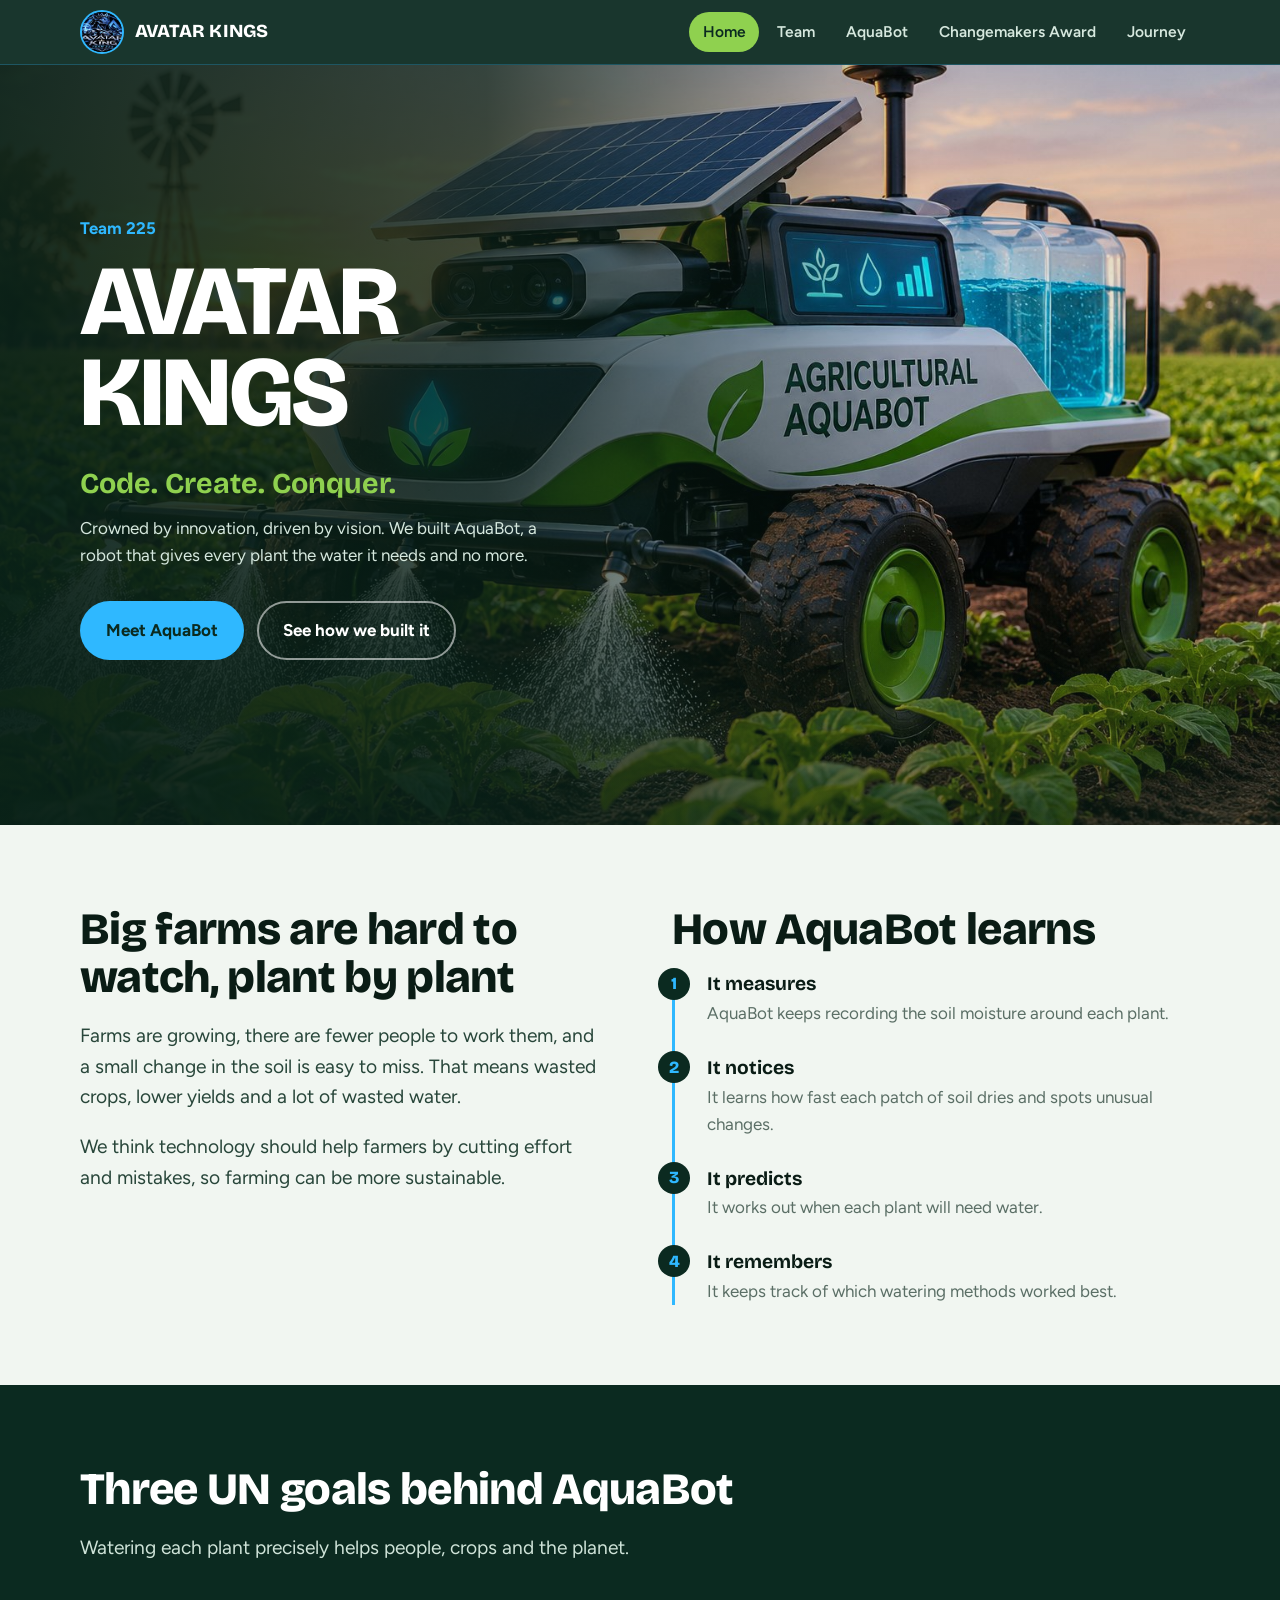
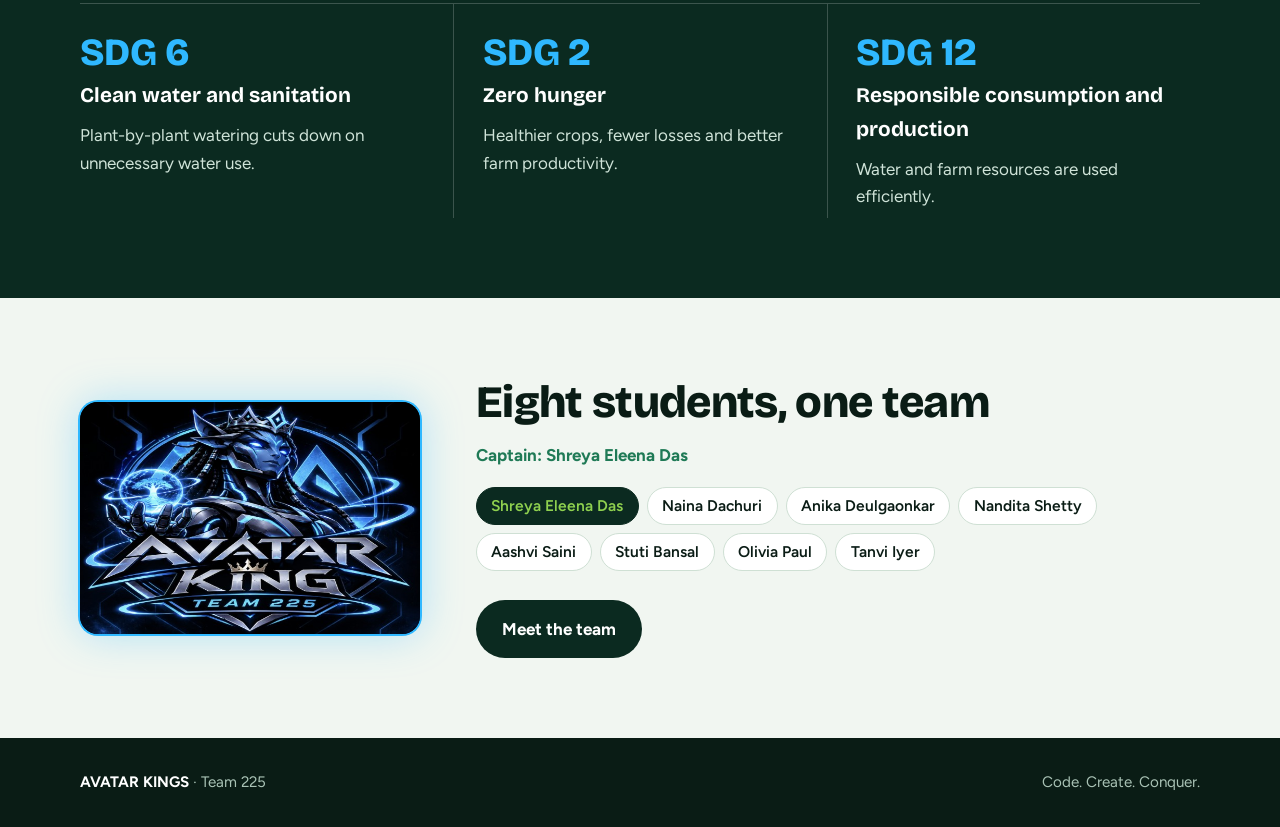
==== index.html @ 6d1f2c78 "AVATAR KINGS site (GitHub Pages)" ====
<!DOCTYPE html>
<html lang="en">
<head>
  <meta charset="utf-8">
  <meta name="viewport" content="width=device-width, initial-scale=1">
  <meta name="robots" content="noindex, nofollow">
  <title>AVATAR KINGS – Team 225 | AquaBot</title>
  <meta name="description" content="Team 225, AVATAR KINGS. Meet AquaBot, the farm robot that learns when each plant needs water.">
  <meta property="og:title" content="AVATAR KINGS – Team 225">
  <meta property="og:description" content="Code. Create. Conquer. Meet AquaBot, the farm robot that waters each plant exactly when it needs it.">
  <meta property="og:image" content="images/aquabot-hero.jpg">
  <link rel="preconnect" href="https://fonts.googleapis.com">
  <link rel="preconnect" href="https://fonts.gstatic.com" crossorigin>
  <link href="https://fonts.googleapis.com/css2?family=Bricolage+Grotesque:opsz,wght@12..96,700;12..96,800&family=Figtree:wght@400;600;700&display=swap" rel="stylesheet">
  <link rel="stylesheet" href="styles.css">
</head>
<body>

  <header class="site-nav">
    <div class="wrap">
      <a class="brand" href="index.html">
        <img src="images/team-logo.jpg" alt="" width="44" height="44">
        AVATAR KINGS
      </a>
      <button class="nav-toggle" aria-expanded="false" aria-controls="nav-links">Menu</button>
      <ul class="nav-links" id="nav-links">
        <li><a href="index.html" aria-current="page">Home</a></li>
        <li><a href="team.html">Team</a></li>
        <li><a href="aquabot.html">AquaBot</a></li>
        <li><a href="changemakers.html">Changemakers Award</a></li>
        <li><a href="journey.html">Journey</a></li>
      </ul>
    </div>
  </header>

  <main>
    <!-- Hero -->
    <div class="hero">
      <img class="hero-img" src="images/aquabot-hero.jpg" alt="AquaBot, a green and white farm robot with a solar panel, watering young plants at sunset">
      <div class="wrap">
        <div class="hero-copy">
          <p class="team-line">Team 225</p>
          <h1>AVATAR KINGS</h1>
          <p class="tagline">Code. Create. Conquer.</p>
          <p class="sub">Crowned by innovation, driven by vision. We built AquaBot, a robot that gives every plant the water it needs and no more.</p>
          <div class="hero-actions">
            <a class="btn btn-primary" href="aquabot.html">Meet AquaBot</a>
            <a class="btn btn-ghost" href="journey.html">See how we built it</a>
          </div>
        </div>
      </div>
    </div>

    <!-- Problem and how AquaBot learns -->
    <section class="problem">
      <div class="wrap grid">
        <div>
          <h2>Big farms are hard to watch, plant by plant</h2>
          <p class="lede">Farms are growing, there are fewer people to work them, and a small change in the soil is easy to miss. That means wasted crops, lower yields and a lot of wasted water.</p>
          <p class="lede">We think technology should help farmers by cutting effort and mistakes, so farming can be more sustainable.</p>
        </div>
        <div>
          <h2>How AquaBot learns</h2>
          <ol class="steps">
            <li><strong>It measures</strong><span>AquaBot keeps recording the soil moisture around each plant.</span></li>
            <li><strong>It notices</strong><span>It learns how fast each patch of soil dries and spots unusual changes.</span></li>
            <li><strong>It predicts</strong><span>It works out when each plant will need water.</span></li>
            <li><strong>It remembers</strong><span>It keeps track of which watering methods worked best.</span></li>
          </ol>
        </div>
      </div>
    </section>

    <!-- SDGs -->
    <section class="goals">
      <div class="wrap">
        <h2>Three UN goals behind AquaBot</h2>
        <p class="lede">Watering each plant precisely helps people, crops and the planet.</p>
        <div class="goal-list">
          <div class="goal">
            <div class="sdg">SDG 6</div>
            <h3>Clean water and sanitation</h3>
            <p>Plant-by-plant watering cuts down on unnecessary water use.</p>
          </div>
          <div class="goal">
            <div class="sdg">SDG 2</div>
            <h3>Zero hunger</h3>
            <p>Healthier crops, fewer losses and better farm productivity.</p>
          </div>
          <div class="goal">
            <div class="sdg">SDG 12</div>
            <h3>Responsible consumption and production</h3>
            <p>Water and farm resources are used efficiently.</p>
          </div>
        </div>
      </div>
    </section>

    <!-- Team -->
    <section class="team-strip">
      <div class="wrap grid">
        <div class="logo-frame">
          <img src="images/team-logo.jpg" alt="AVATAR KING Team 225 logo: a crowned robot king holding a glowing globe with a tree" width="654" height="445">
        </div>
        <div>
          <h2>Eight students, one team</h2>
          <p class="captain">Captain: Shreya Eleena Das</p>
          <ul class="names">
            <li class="cap">Shreya Eleena Das</li>
            <li>Naina Dachuri</li>
            <li>Anika Deulgaonkar</li>
            <li>Nandita Shetty</li>
            <li>Aashvi Saini</li>
            <li>Stuti Bansal</li>
            <li>Olivia Paul</li>
            <li>Tanvi Iyer</li>
          </ul>
          <a class="btn btn-dark" href="team.html">Meet the team</a>
        </div>
      </div>
    </section>
  </main>

  <footer class="site-footer">
    <div class="wrap">
      <span><strong>AVATAR KINGS</strong> · Team 225</span>
      <span>Code. Create. Conquer.</span>
    </div>
  </footer>

  <script>
    var toggle = document.querySelector('.nav-toggle');
    var links = document.getElementById('nav-links');
    toggle.addEventListener('click', function () {
      var open = links.classList.toggle('open');
      toggle.setAttribute('aria-expanded', open);
    });
  </script>
</body>
</html>
---- styles.css ----
/* AVATAR KINGS – Team 225
   Deep green with electric blue accents */

:root {
  --forest: #0b2a20;
  --forest-2: #123a2c;
  --emerald: #1f7a56;
  --leaf: #8fd14f;
  --volt: #2fb8ff;      /* electric blue, taken from the team logo */
  --volt-soft: #bfe8ff;
  --paper: #f1f6f1;
  --ink: #0a1c15;
  --muted: #5b6f66;

  --font-display: "Bricolage Grotesque", "Trebuchet MS", system-ui, sans-serif;
  --font-body: "Figtree", system-ui, -apple-system, "Segoe UI", sans-serif;

  --wrap: 1120px;
}

*, *::before, *::after { box-sizing: border-box; }

html { scroll-behavior: smooth; }

body {
  margin: 0;
  font-family: var(--font-body);
  font-size: 1.0625rem;
  line-height: 1.6;
  color: var(--ink);
  background: var(--paper);
}

img { max-width: 100%; height: auto; display: block; }

a { color: inherit; }

:focus-visible {
  outline: 3px solid var(--volt);
  outline-offset: 3px;
  border-radius: 4px;
}

.wrap {
  width: min(var(--wrap), 100% - 2.5rem);
  margin-inline: auto;
}

/* ---------- Navigation ---------- */

.site-nav {
  position: sticky;
  top: 0;
  z-index: 20;
  background: rgba(11, 42, 32, 0.94);
  backdrop-filter: blur(8px);
  border-bottom: 1px solid rgba(47, 184, 255, 0.25);
}

.site-nav .wrap {
  display: flex;
  align-items: center;
  justify-content: space-between;
  gap: 1rem;
  min-height: 64px;
}

.brand {
  display: flex;
  align-items: center;
  gap: 0.7rem;
  text-decoration: none;
  color: #fff;
  font-family: var(--font-display);
  font-weight: 800;
  font-size: 1.15rem;
  letter-spacing: 0.01em;
}

.brand img {
  width: 44px;
  height: 44px;
  object-fit: cover;
  object-position: 50% 30%;
  border-radius: 50%;
  border: 2px solid var(--volt);
}

.nav-links {
  display: flex;
  gap: 0.25rem;
  list-style: none;
  margin: 0;
  padding: 0;
}

.nav-links a {
  display: block;
  padding: 0.5rem 0.85rem;
  border-radius: 999px;
  text-decoration: none;
  color: #d6e8de;
  font-weight: 600;
  font-size: 0.97rem;
}

.nav-links a:hover { color: #fff; background: rgba(255, 255, 255, 0.08); }

.nav-links a[aria-current="page"] {
  color: var(--forest);
  background: var(--leaf);
}

.nav-toggle {
  display: none;
  background: none;
  border: 1.5px solid rgba(255, 255, 255, 0.4);
  color: #fff;
  font: inherit;
  font-weight: 600;
  padding: 0.4rem 0.9rem;
  border-radius: 999px;
  cursor: pointer;
}

@media (max-width: 860px) {
  .nav-toggle { display: inline-block; }
  .nav-links {
    display: none;
    position: absolute;
    top: 100%;
    left: 0;
    right: 0;
    flex-direction: column;
    padding: 0.75rem 1.25rem 1.25rem;
    background: var(--forest);
    border-bottom: 1px solid rgba(47, 184, 255, 0.25);
  }
  .nav-links.open { display: flex; }
  .nav-links a { padding: 0.75rem 0.9rem; }
}

/* ---------- Buttons ---------- */

.btn {
  display: inline-block;
  padding: 0.85rem 1.5rem;
  border-radius: 999px;
  font-weight: 700;
  text-decoration: none;
  border: 2px solid transparent;
  transition: transform 0.15s ease, background 0.15s ease;
}

.btn:hover { transform: translateY(-2px); }

.btn-primary { background: var(--volt); color: var(--forest); }
.btn-primary:hover { background: var(--volt-soft); }

.btn-ghost { border-color: rgba(255, 255, 255, 0.55); color: #fff; }
.btn-ghost:hover { background: rgba(255, 255, 255, 0.12); }

/* ---------- Hero ---------- */

.hero {
  position: relative;
  min-height: min(86vh, 760px);
  display: flex;
  align-items: center;
  color: #fff;
  background: var(--forest);
  overflow: hidden;
  isolation: isolate;
}

.hero-img {
  position: absolute;
  inset: 0;
  width: 100%;
  height: 100%;
  object-fit: cover;
  object-position: 70% 50%;
  z-index: -2;
}

.hero::after {
  content: "";
  position: absolute;
  inset: 0;
  z-index: -1;
  background:
    linear-gradient(90deg, rgba(8, 32, 24, 0.94) 0%, rgba(8, 32, 24, 0.78) 38%, rgba(8, 32, 24, 0.1) 72%),
    linear-gradient(0deg, rgba(8, 32, 24, 0.55) 0%, transparent 30%);
}

.hero-copy {
  max-width: 560px;
  padding: 4rem 0 5rem;
}

.hero .team-line {
  margin: 0 0 0.9rem;
  font-weight: 700;
  color: var(--volt);
  font-size: 1.05rem;
}

.hero h1 {
  margin: 0;
  font-family: var(--font-display);
  font-weight: 800;
  font-size: clamp(3.2rem, 9vw, 6.2rem);
  line-height: 0.92;
  letter-spacing: -0.02em;
}

.hero .tagline {
  margin: 1.4rem 0 0.5rem;
  font-family: var(--font-display);
  font-weight: 700;
  font-size: clamp(1.35rem, 3vw, 1.8rem);
  color: var(--leaf);
}

.hero .sub {
  margin: 0 0 2rem;
  color: #d6e8de;
  max-width: 44ch;
}

.hero-actions { display: flex; flex-wrap: wrap; gap: 0.8rem; }

/* One orchestrated entrance for the hero copy */
@media (prefers-reduced-motion: no-preference) {
  .hero-copy > * {
    opacity: 0;
    animation: rise 0.7s cubic-bezier(0.2, 0.7, 0.2, 1) forwards;
  }
  .hero-copy > *:nth-child(2) { animation-delay: 0.12s; }
  .hero-copy > *:nth-child(3) { animation-delay: 0.24s; }
  .hero-copy > *:nth-child(4) { animation-delay: 0.36s; }
  .hero-copy > *:nth-child(5) { animation-delay: 0.48s; }
  @keyframes rise {
    from { opacity: 0; transform: translateY(18px); }
    to   { opacity: 1; transform: none; }
  }
}

@media (max-width: 700px) {
  .hero { align-items: flex-end; min-height: 640px; }
  .hero-img { object-position: 62% 30%; }
  .hero::after {
    background: linear-gradient(0deg, rgba(8, 32, 24, 0.96) 0%, rgba(8, 32, 24, 0.82) 46%, rgba(8, 32, 24, 0.05) 80%);
  }
  .hero-copy { padding: 2rem 0 3rem; }
}

/* ---------- Sections ---------- */

section { padding: 5rem 0; }

h2 {
  margin: 0 0 1rem;
  font-family: var(--font-display);
  font-weight: 800;
  font-size: clamp(1.9rem, 4vw, 2.8rem);
  line-height: 1.08;
  letter-spacing: -0.015em;
}

.lede { font-size: 1.2rem; max-width: 58ch; color: #28463a; }

/* Problem + how it learns */

.problem .grid {
  display: grid;
  grid-template-columns: 1fr 1fr;
  gap: 4rem;
  align-items: start;
}

.steps {
  list-style: none;
  margin: 0;
  padding: 0;
  counter-reset: step;
  border-left: 3px solid var(--volt);
}

.steps li {
  counter-increment: step;
  position: relative;
  padding: 0 0 1.6rem 2rem;
}

.steps li:last-child { padding-bottom: 0; }

.steps li::before {
  content: counter(step);
  position: absolute;
  left: -1.05rem;
  top: -0.1rem;
  width: 2rem;
  height: 2rem;
  border-radius: 50%;
  background: var(--forest);
  color: var(--volt);
  font-family: var(--font-display);
  font-weight: 800;
  display: grid;
  place-items: center;
}

.steps strong {
  display: block;
  font-family: var(--font-display);
  font-size: 1.2rem;
}

.steps span { color: var(--muted); }

@media (max-width: 860px) {
  section { padding: 3.5rem 0; }
  .problem .grid { grid-template-columns: 1fr; gap: 2.5rem; }
}

/* SDGs on a dark band */

.goals {
  background: var(--forest);
  color: #fff;
}

.goals h2 { color: #fff; }
.goals .lede { color: #cfe3d8; }

.goal-list {
  display: grid;
  grid-template-columns: repeat(3, 1fr);
  margin-top: 2.5rem;
  border-top: 1px solid rgba(255, 255, 255, 0.2);
}

.goal {
  padding: 1.8rem 1.8rem 0.5rem 0;
}

.goal + .goal {
  padding-left: 1.8rem;
  border-left: 1px solid rgba(255, 255, 255, 0.2);
}

.goal .sdg {
  font-family: var(--font-display);
  font-weight: 800;
  font-size: 2.4rem;
  line-height: 1;
  color: var(--volt);
}

.goal h3 {
  margin: 0.5rem 0 0.6rem;
  font-family: var(--font-display);
  font-size: 1.3rem;
}

.goal p { margin: 0; color: #cfe3d8; }

@media (max-width: 860px) {
  .goal-list { grid-template-columns: 1fr; }
  .goal, .goal + .goal { padding: 1.5rem 0; border-left: 0; }
  .goal + .goal { border-top: 1px solid rgba(255, 255, 255, 0.2); }
}

/* Team strip */

.team-strip .grid {
  display: grid;
  grid-template-columns: 340px 1fr;
  gap: 3.5rem;
  align-items: center;
}

.logo-frame {
  border-radius: 18px;
  overflow: hidden;
  box-shadow: 0 0 0 2px var(--volt), 0 0 40px rgba(47, 184, 255, 0.35);
  background: #050b1a;
}

.captain {
  margin: 0.2rem 0 1.1rem;
  font-weight: 700;
  color: var(--emerald);
}

.names {
  list-style: none;
  margin: 0 0 1.8rem;
  padding: 0;
  display: flex;
  flex-wrap: wrap;
  gap: 0.5rem;
}

.names li {
  padding: 0.35rem 0.9rem;
  border-radius: 999px;
  background: #fff;
  border: 1.5px solid #cfe0d4;
  font-weight: 600;
  font-size: 0.97rem;
}

.names li.cap {
  background: var(--forest);
  border-color: var(--forest);
  color: var(--leaf);
}

.btn-dark { background: var(--forest); color: #fff; }
.btn-dark:hover { background: var(--forest-2); }

@media (max-width: 860px) {
  .team-strip .grid { grid-template-columns: 1fr; gap: 2rem; }
  .logo-frame { max-width: 360px; }
}

/* ---------- Footer ---------- */

.site-footer {
  background: var(--ink);
  color: #a9c2b5;
  padding: 2rem 0;
  font-size: 0.95rem;
}

.site-footer .wrap {
  display: flex;
  flex-wrap: wrap;
  gap: 0.5rem 2rem;
  justify-content: space-between;
}

.site-footer strong { color: #fff; }

/* =====================================================
   Inner pages
   ===================================================== */

.page-head {
  position: relative;
  color: #fff;
  background:
    radial-gradient(900px 300px at 85% 0%, rgba(47, 184, 255, 0.22), transparent 70%),
    linear-gradient(160deg, var(--forest) 0%, var(--forest-2) 100%);
  padding: 4.5rem 0 4rem;
  border-bottom: 3px solid var(--volt);
}

.page-head h1 {
  margin: 0 0 0.8rem;
  font-family: var(--font-display);
  font-weight: 800;
  font-size: clamp(2.4rem, 6vw, 4rem);
  line-height: 1;
  letter-spacing: -0.02em;
}

.page-head p {
  margin: 0;
  max-width: 56ch;
  font-size: 1.2rem;
  color: #cfe3d8;
}

.split {
  display: grid;
  grid-template-columns: 1.1fr 0.9fr;
  gap: 3.5rem;
  align-items: center;
}

.split.flip { grid-template-columns: 0.9fr 1.1fr; }

@media (max-width: 860px) {
  .split, .split.flip { grid-template-columns: 1fr; gap: 2rem; }
}

.prose p { margin: 0 0 1.1rem; max-width: 62ch; }
.prose p:last-child { margin-bottom: 0; }

.framed {
  border-radius: 18px;
  overflow: hidden;
  box-shadow: 0 18px 40px rgba(11, 42, 32, 0.22);
}

.caption {
  margin: 0.7rem 0 0;
  font-size: 0.92rem;
  color: var(--muted);
}

/* Photo slots: swap these for real photos later */
.photo-slot {
  display: grid;
  place-items: center;
  text-align: center;
  min-height: 240px;
  padding: 1.5rem;
  border: 2px dashed #9bbfae;
  border-radius: 18px;
  background: #e5efe8;
  color: #3d5c4e;
  font-weight: 600;
}

.photo-slot span { display: block; font-weight: 400; font-size: 0.92rem; margin-top: 0.3rem; color: var(--muted); }

.band-green { background: #e3eee6; }

/* Team page */

.captain-card {
  display: grid;
  grid-template-columns: 340px 1fr;
  gap: 3rem;
  align-items: center;
}

@media (max-width: 860px) {
  .captain-card { grid-template-columns: 1fr; gap: 1.8rem; }
  .captain-card .logo-frame { max-width: 360px; }
}

.members {
  list-style: none;
  margin: 2rem 0 0;
  padding: 0;
  display: grid;
  grid-template-columns: repeat(auto-fill, minmax(220px, 1fr));
  gap: 1rem;
}

.member {
  display: flex;
  align-items: center;
  gap: 0.9rem;
  padding: 1rem 1.1rem;
  background: #fff;
  border: 1.5px solid #cfe0d4;
  border-radius: 14px;
}

.member.is-captain {
  background: var(--forest);
  border-color: var(--forest);
  color: #fff;
}

.avatar {
  flex: none;
  width: 48px;
  height: 48px;
  border-radius: 50%;
  display: grid;
  place-items: center;
  background: var(--emerald);
  color: #fff;
  font-family: var(--font-display);
  font-weight: 800;
}

.is-captain .avatar { background: var(--leaf); color: var(--forest); }

.member b { display: block; line-height: 1.25; }
.member small { color: var(--muted); }
.is-captain small { color: var(--leaf); }

.values {
  display: grid;
  grid-template-columns: repeat(3, 1fr);
  gap: 0;
  margin-top: 2rem;
  border-top: 1px solid #b9d0c2;
}

.values div { padding: 1.4rem 1.6rem 0 0; }
.values div + div { padding-left: 1.6rem; border-left: 1px solid #b9d0c2; }
.values h3 { margin: 0 0 0.4rem; font-family: var(--font-display); font-size: 1.3rem; }
.values p { margin: 0; color: #28463a; }

@media (max-width: 860px) {
  .values { grid-template-columns: 1fr; }
  .values div, .values div + div { padding: 1.2rem 0; border-left: 0; }
  .values div + div { border-top: 1px solid #b9d0c2; }
}

/* AquaBot "inside" list */

.parts {
  list-style: none;
  margin: 1.6rem 0 0;
  padding: 0;
  display: grid;
  grid-template-columns: repeat(2, 1fr);
  gap: 1rem;
}

.parts li {
  padding: 1.1rem 1.2rem;
  background: #fff;
  border-left: 4px solid var(--volt);
  border-radius: 0 12px 12px 0;
}

.parts strong { display: block; font-family: var(--font-display); font-size: 1.15rem; }
.parts span { color: var(--muted); font-size: 0.98rem; }

@media (max-width: 600px) { .parts { grid-template-columns: 1fr; } }

/* Journey timeline */

.timeline {
  list-style: none;
  margin: 2.5rem 0 0;
  padding: 0 0 0 0;
  counter-reset: stage;
  border-left: 3px solid var(--volt);
}

.timeline li {
  counter-increment: stage;
  position: relative;
  padding: 0 0 3rem 2.6rem;
}

.timeline li:last-child { padding-bottom: 0; }

.timeline li::before {
  content: counter(stage);
  position: absolute;
  left: -1.35rem;
  top: -0.2rem;
  width: 2.5rem;
  height: 2.5rem;
  border-radius: 50%;
  background: var(--forest);
  color: var(--volt);
  font-family: var(--font-display);
  font-weight: 800;
  font-size: 1.15rem;
  display: grid;
  place-items: center;
  box-shadow: 0 0 0 4px var(--paper);
}

.timeline h3 { margin: 0 0 0.4rem; font-family: var(--font-display); font-size: 1.5rem; }
.timeline p { margin: 0 0 1rem; max-width: 60ch; }
.timeline .photo-slot { min-height: 160px; max-width: 520px; }

.pull {
  margin: 0;
  padding: 2.2rem 2.4rem;
  border-radius: 18px;
  background: var(--forest);
  color: #fff;
  font-family: var(--font-display);
  font-weight: 700;
  font-size: clamp(1.4rem, 3vw, 2rem);
  line-height: 1.25;
}

.pull em { font-style: normal; color: var(--leaf); }

/* Changemakers */

.sdg-row {
  display: grid;
  grid-template-columns: 110px 1fr;
  gap: 1.5rem;
  padding: 1.6rem 0;
  border-top: 1px solid rgba(255, 255, 255, 0.2);
}

.sdg-row:last-child { border-bottom: 1px solid rgba(255, 255, 255, 0.2); }

.sdg-row .sdg {
  font-family: var(--font-display);
  font-weight: 800;
  font-size: 2rem;
  line-height: 1.1;
  color: var(--volt);
}

.sdg-row h3 { margin: 0 0 0.3rem; font-family: var(--font-display); font-size: 1.3rem; }
.sdg-row p { margin: 0; color: #cfe3d8; }

@media (max-width: 600px) { .sdg-row { grid-template-columns: 1fr; gap: 0.3rem; } }

.cta-band { text-align: center; }
.cta-band .hero-actions { justify-content: center; margin-top: 1.5rem; }
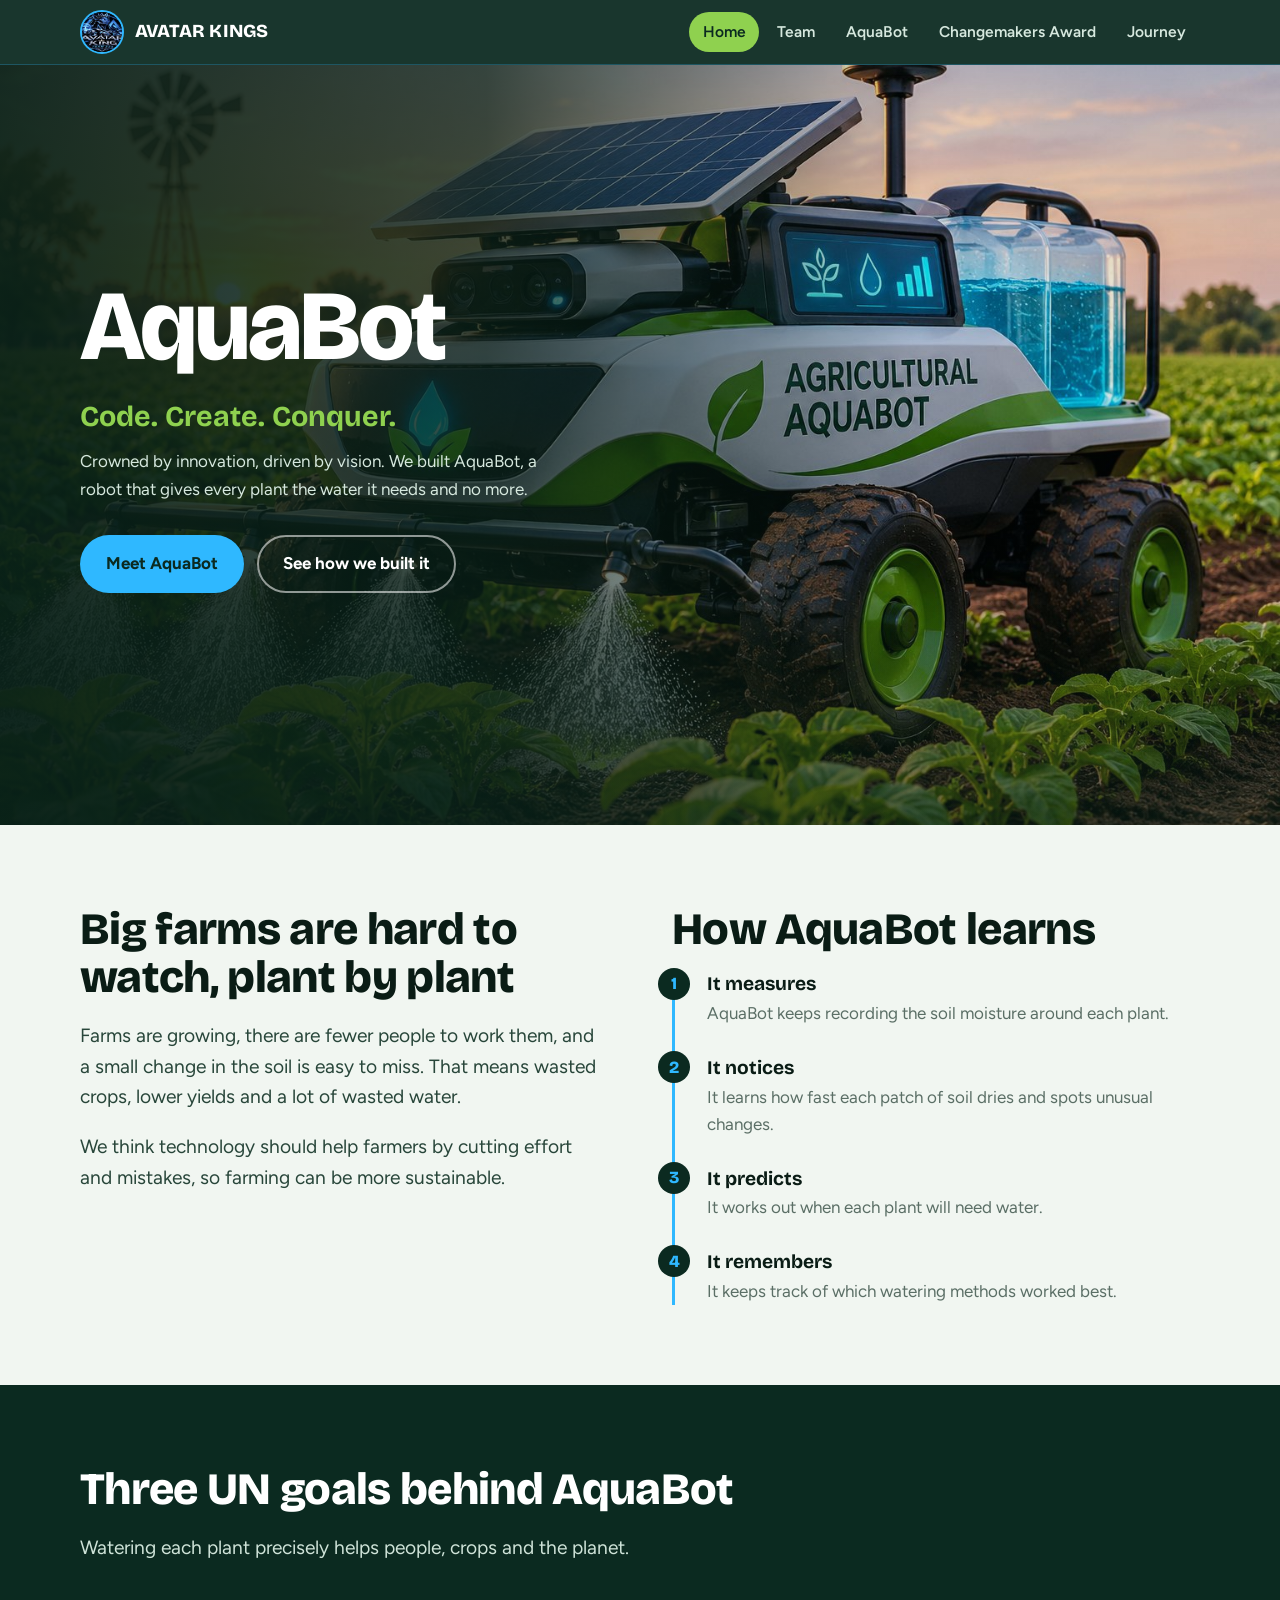
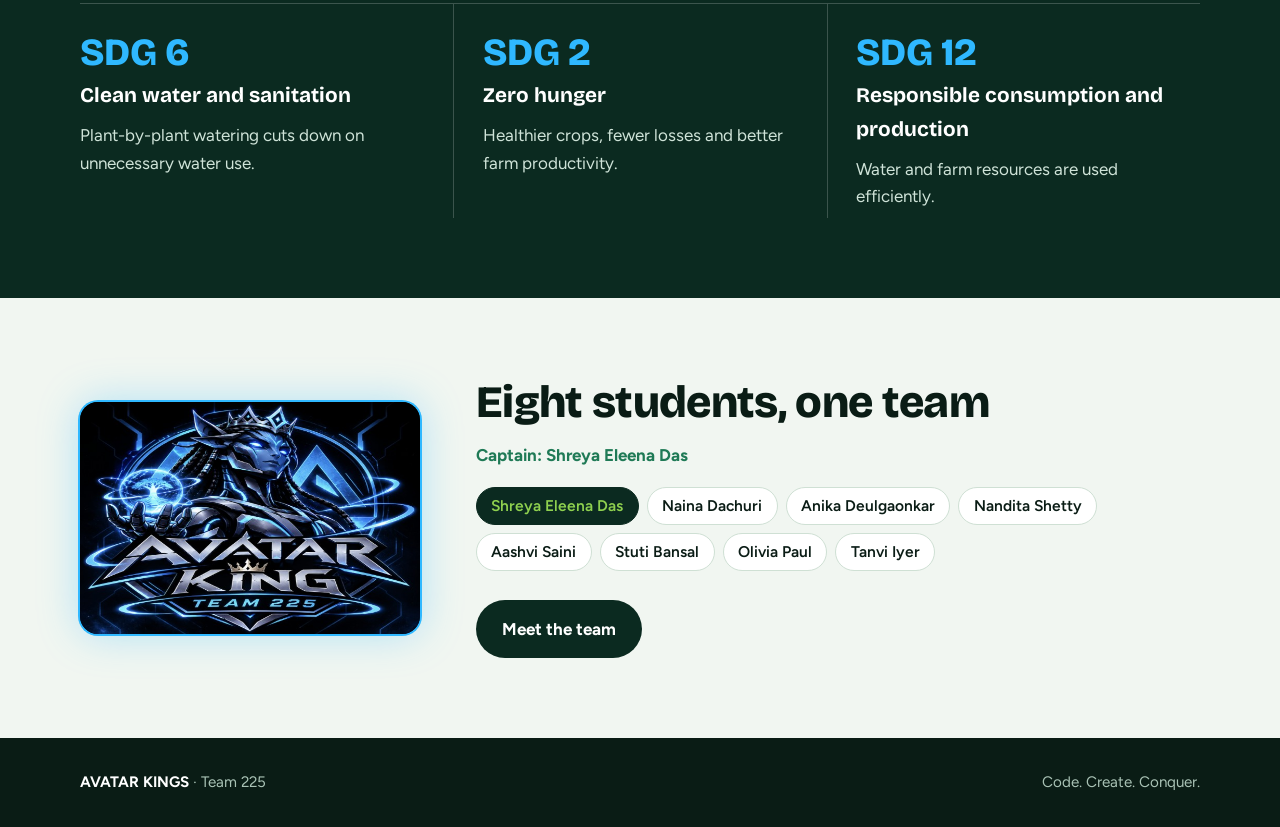
==== commit b2294201: "Hero: AquaBot" ====
--- a/index.html
+++ b/index.html
@@ -39,8 +39,7 @@
       <img class="hero-img" src="images/aquabot-hero.jpg" alt="AquaBot, a green and white farm robot with a solar panel, watering young plants at sunset">
       <div class="wrap">
         <div class="hero-copy">
-          <p class="team-line">Team 225</p>
-          <h1>AVATAR KINGS</h1>
+          <h1>AquaBot</h1>
           <p class="tagline">Code. Create. Conquer.</p>
           <p class="sub">Crowned by innovation, driven by vision. We built AquaBot, a robot that gives every plant the water it needs and no more.</p>
           <div class="hero-actions">
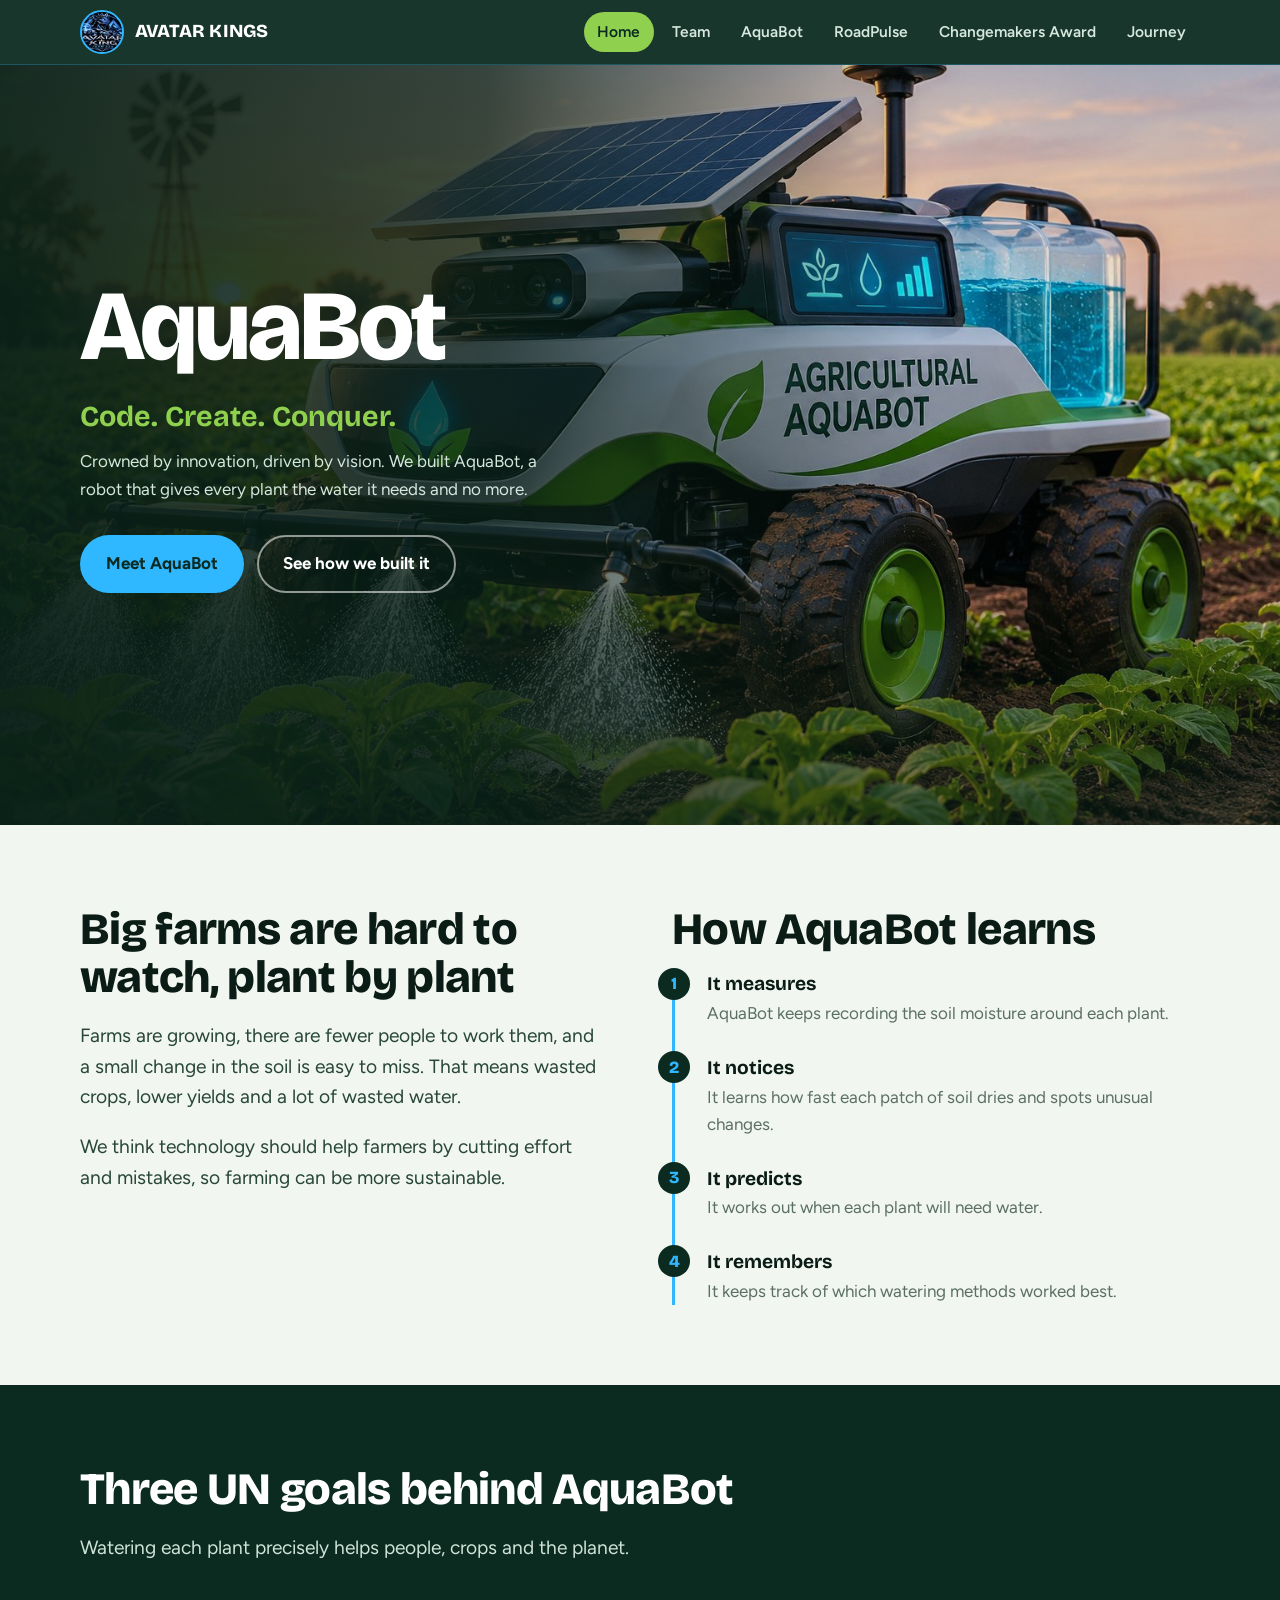
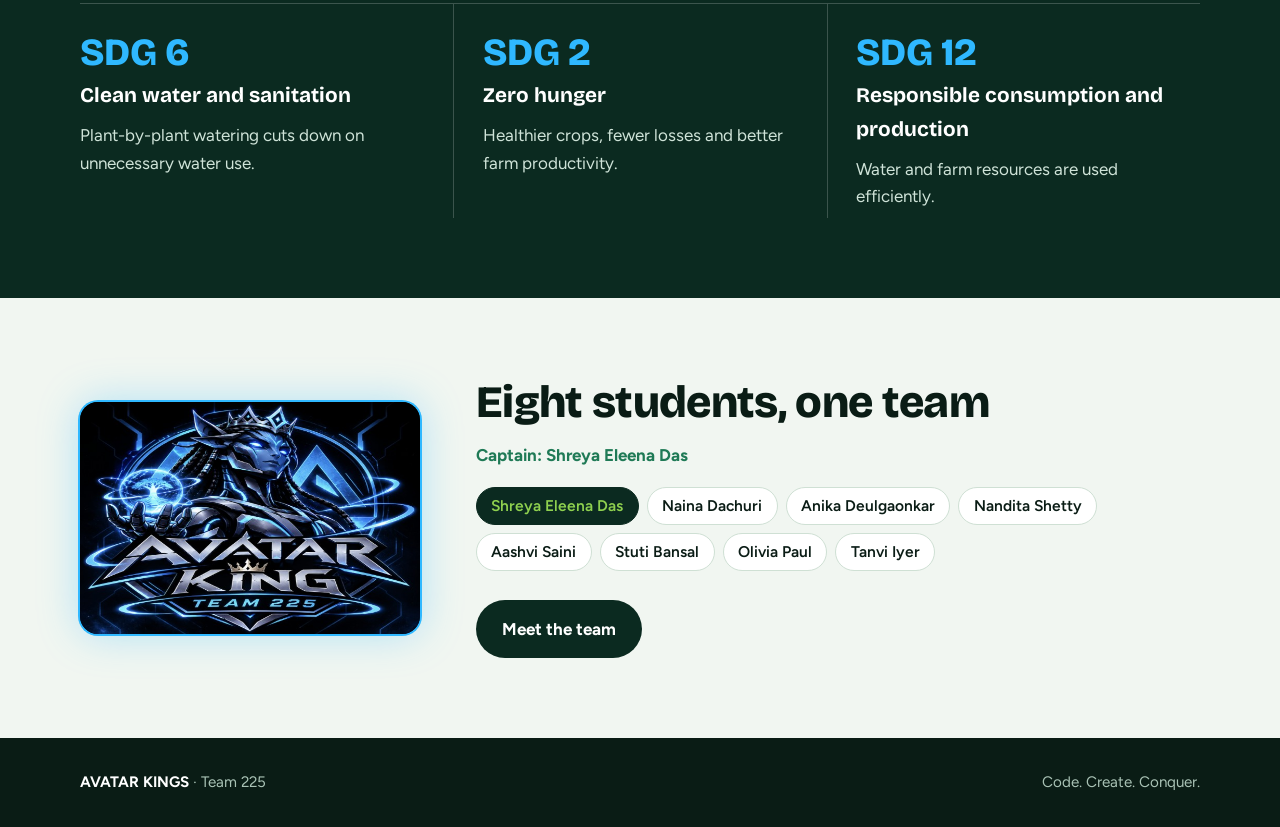
==== commit f7906829: "road pulse" ====
--- a/index.html
+++ b/index.html
@@ -27,6 +27,7 @@
         <li><a href="index.html" aria-current="page">Home</a></li>
         <li><a href="team.html">Team</a></li>
         <li><a href="aquabot.html">AquaBot</a></li>
+        <li><a href="roadpulse.html">RoadPulse</a></li>
         <li><a href="changemakers.html">Changemakers Award</a></li>
         <li><a href="journey.html">Journey</a></li>
       </ul>
